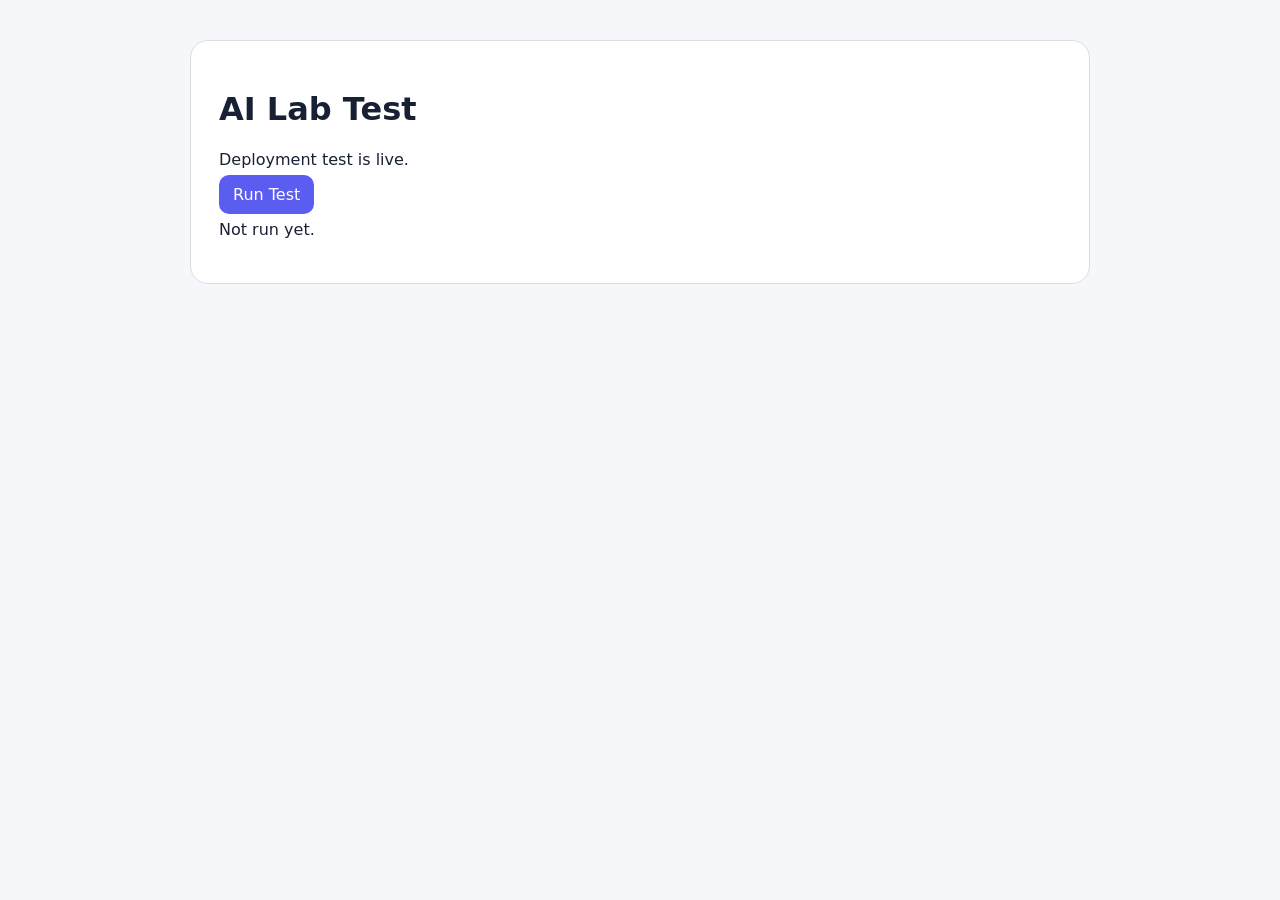
==== ai-lab-test/index.html @ 407a7a8e "Deploy AI Lab Test website" ====
<!doctype html><html lang="en"><head><meta charset="utf-8"><meta name="viewport" content="width=device-width,initial-scale=1"><title>AI Lab Test</title><style>body{font-family:system-ui;margin:0;padding:40px;background:#f5f7fb;color:#182033}main{max-width:900px;margin:auto}.card{padding:28px;border:1px solid #ddd;border-radius:18px;background:#fff}a{padding:10px 14px;border-radius:10px;background:#5b5cf0;color:#fff;text-decoration:none}</style></head><body><main><div class="card"><h1>AI Lab Test</h1><p>Deployment test is live.</p><a href="#test" onclick="document.getElementById('out').textContent='Test passed';return false">Run Test</a><p id="out">Not run yet.</p></div></main></body></html>
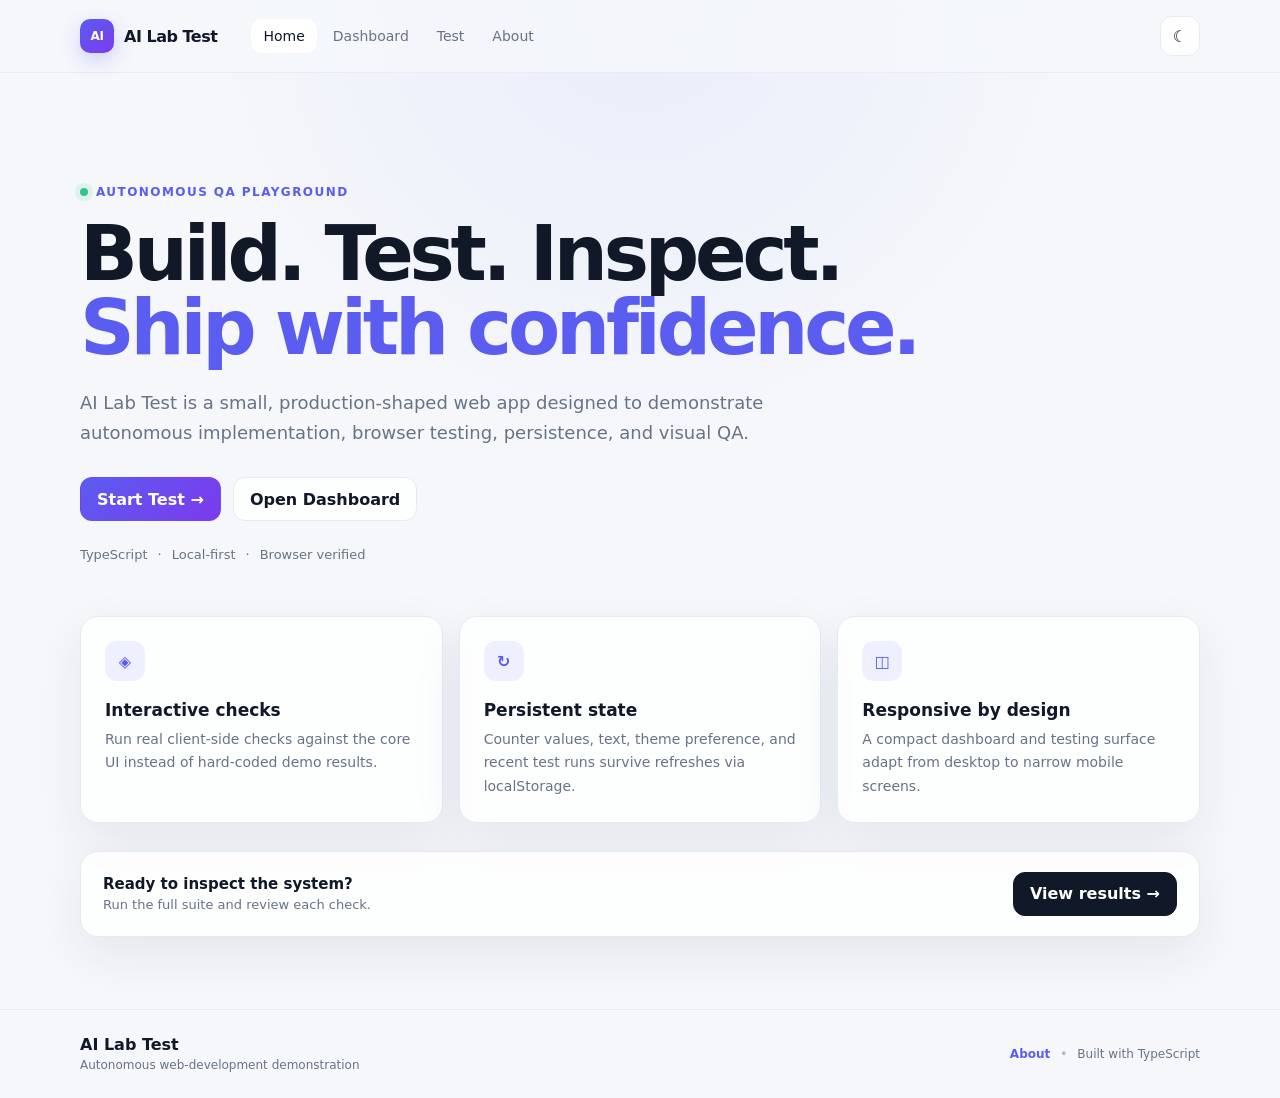
==== commit 4dba0034: "Deploy full AI Lab Test website" ====
--- a/ai-lab-test/index.html
+++ b/ai-lab-test/index.html
@@ -1 +1,357 @@
-<!doctype html><html lang="en"><head><meta charset="utf-8"><meta name="viewport" content="width=device-width,initial-scale=1"><title>AI Lab Test</title><style>body{font-family:system-ui;margin:0;padding:40px;background:#f5f7fb;color:#182033}main{max-width:900px;margin:auto}.card{padding:28px;border:1px solid #ddd;border-radius:18px;background:#fff}a{padding:10px 14px;border-radius:10px;background:#5b5cf0;color:#fff;text-decoration:none}</style></head><body><main><div class="card"><h1>AI Lab Test</h1><p>Deployment test is live.</p><a href="#test" onclick="document.getElementById('out').textContent='Test passed';return false">Run Test</a><p id="out">Not run yet.</p></div></main></body></html>+<!doctype html>
+<html lang="en">
+  <head>
+    <meta charset="UTF-8" />
+    <meta name="viewport" content="width=device-width, initial-scale=1.0" />
+    <meta name="theme-color" content="#111827" />
+    <meta name="description" content="AI Lab Test — autonomous development and QA demonstration." />
+    <title>AI Lab Test</title>
+    <style>
+:root {
+  color-scheme: light;
+  font-family: Inter, ui-sans-serif, system-ui, -apple-system, BlinkMacSystemFont, "Segoe UI", sans-serif;
+  font-synthesis: none;
+  text-rendering: optimizeLegibility;
+  --bg: #f5f7fb;
+  --surface: rgba(255,255,255,.86);
+  --surface-strong: #ffffff;
+  --text: #111827;
+  --muted: #687386;
+  --line: #e5e9f0;
+  --accent: #5b5cf0;
+  --accent-2: #7c3aed;
+  --accent-soft: #eef0ff;
+  --success: #16845b;
+  --success-soft: #eaf8f1;
+  --danger: #c24141;
+  --danger-soft: #fff0f0;
+  --shadow: 0 18px 50px rgba(26, 35, 60, .08);
+}
+:root[data-theme='dark'] {
+  color-scheme: dark;
+  --bg: #0b0e14;
+  --surface: rgba(18,22,31,.88);
+  --surface-strong: #121720;
+  --text: #f1f5f9;
+  --muted: #99a3b4;
+  --line: #242b38;
+  --accent: #8b8cff;
+  --accent-2: #a78bfa;
+  --accent-soft: #20213d;
+  --success: #40c88b;
+  --success-soft: #122a22;
+  --danger: #ff8585;
+  --danger-soft: #34191d;
+  --shadow: 0 18px 60px rgba(0,0,0,.32);
+}
+* { box-sizing: border-box; }
+html { min-width: 320px; scroll-behavior: smooth; }
+body { margin: 0; background: radial-gradient(circle at top, rgba(91,92,240,.07), transparent 28rem), var(--bg); color: var(--text); }
+button, input { font: inherit; }
+a { color: inherit; text-decoration: none; }
+button { cursor: pointer; }
+button:disabled { cursor: wait; opacity: .65; }
+.app-shell { min-height: 100vh; display:flex; flex-direction:column; }
+.container { width: min(1120px, calc(100% - 36px)); margin: 0 auto; }
+.topbar { position: sticky; top:0; z-index:10; backdrop-filter: blur(18px); background: color-mix(in srgb, var(--bg) 84%, transparent); border-bottom:1px solid color-mix(in srgb, var(--line) 82%, transparent); }
+.nav-wrap { height:72px; display:flex; align-items:center; gap:18px; }
+.brand { display:flex; align-items:center; gap:10px; font-weight:800; letter-spacing:-.03em; margin-right:16px; }
+.brand-mark { display:grid; place-items:center; width:34px; height:34px; border-radius:10px; color:white; background:linear-gradient(135deg,var(--accent),var(--accent-2)); box-shadow:0 7px 20px rgba(91,92,240,.25); font-size:12px; }
+.nav-links { display:flex; gap:4px; flex:1; }
+.nav-links a { padding:9px 12px; border-radius:10px; color:var(--muted); font-size:14px; }
+.nav-links a:hover, .nav-links a.active { color:var(--text); background:var(--surface-strong); }
+.icon-button { margin-left:auto; width:40px; height:40px; border:1px solid var(--line); border-radius:12px; background:var(--surface); color:var(--text); }
+.main-content { flex:1; padding:54px 0 72px; }
+.page-stack { display:flex; flex-direction:column; gap:28px; }
+.hero { padding:58px 0 26px; max-width:860px; }
+.eyebrow, .section-label { color:var(--accent); font-size:12px; font-weight:800; text-transform:uppercase; letter-spacing:.12em; }
+.eyebrow { display:flex; align-items:center; gap:8px; margin-bottom:18px; }
+.status-dot { width:8px; height:8px; border-radius:999px; background:#32c48d; box-shadow:0 0 0 5px rgba(50,196,141,.12); }
+h1 { margin:0; font-size:clamp(42px,7vw,76px); line-height:.98; letter-spacing:-.055em; }
+.hero h1 span { color:var(--accent); }
+.hero-copy, .page-header p { color:var(--muted); font-size:18px; line-height:1.65; max-width:720px; margin:22px 0 0; }
+.hero-actions { display:flex; flex-wrap:wrap; gap:12px; margin-top:30px; }
+.button { border:1px solid var(--line); border-radius:12px; min-height:44px; padding:0 16px; font-weight:750; color:var(--text); background:var(--surface-strong); transition:transform .18s ease, box-shadow .18s ease, border-color .18s ease; }
+.button:hover { transform:translateY(-1px); box-shadow:0 10px 28px rgba(20,30,50,.08); }
+.button.primary { color:#fff; border-color:transparent; background:linear-gradient(135deg,var(--accent),var(--accent-2)); }
+.button.ghost { background:var(--surface); }
+.button.dark { background:#111827; color:#fff; border-color:#111827; }
+:root[data-theme='dark'] .button.dark { background:#f6f7fb; color:#111827; border-color:#f6f7fb; }
+.hero-meta { display:flex; flex-wrap:wrap; gap:10px; color:var(--muted); font-size:13px; margin-top:26px; }
+.feature-grid, .stat-grid, .about-grid { display:grid; gap:16px; }
+.feature-grid { grid-template-columns:repeat(3,1fr); }
+.feature-card, .stat-card, .panel, .callout { border:1px solid var(--line); background:var(--surface); box-shadow:var(--shadow); }
+.feature-card { border-radius:18px; padding:24px; }
+.feature-icon { width:40px; height:40px; display:grid; place-items:center; border-radius:12px; background:var(--accent-soft); color:var(--accent); font-weight:800; }
+.feature-card h3 { margin:19px 0 8px; font-size:17px; }
+.feature-card p { margin:0; color:var(--muted); line-height:1.65; font-size:14px; }
+.callout { border-radius:18px; padding:20px 22px; display:flex; align-items:center; justify-content:space-between; gap:18px; }
+.callout strong, .callout span { display:block; }
+.callout strong { font-size:15px; }
+.callout span { color:var(--muted); font-size:13px; margin-top:4px; }
+.page-header { padding:10px 0 8px; }
+.page-header h1 { font-size:clamp(38px,5vw,58px); margin-top:4px; }
+.dashboard-actions { display:flex; justify-content:space-between; align-items:center; gap:14px; }
+.pill, .score-chip { display:inline-flex; align-items:center; gap:8px; padding:8px 11px; border-radius:999px; font-size:12px; font-weight:800; }
+.pill { color:var(--success); background:var(--success-soft); }
+.score-chip.good { color:var(--success); background:var(--success-soft); }
+.score-chip.bad { color:var(--danger); background:var(--danger-soft); }
+.stat-grid { grid-template-columns:repeat(4,1fr); }
+.stat-card { border-radius:16px; padding:19px 20px; }
+.stat-card > span, .stat-card > small { display:block; color:var(--muted); }
+.stat-card > span { font-size:12px; font-weight:700; }
+.stat-card strong { display:block; font-size:28px; letter-spacing:-.03em; margin:12px 0 4px; }
+.stat-card small { font-size:12px; line-height:1.45; }
+.panel { border-radius:18px; padding:24px; }
+.panel.compact { padding-bottom:10px; }
+.panel-heading { display:flex; justify-content:space-between; align-items:flex-start; gap:18px; margin-bottom:18px; }
+.panel-heading h2 { margin:0; font-size:20px; letter-spacing:-.025em; }
+.panel-heading p { margin:5px 0 0; color:var(--muted); font-size:13px; }
+.results-list { display:flex; flex-direction:column; }
+.result-row { display:flex; align-items:center; justify-content:space-between; gap:16px; padding:15px 0; border-top:1px solid var(--line); }
+.result-row:first-child { border-top:0; }
+.result-title { font-size:14px; font-weight:750; }
+.result-detail { margin-top:4px; color:var(--muted); font-size:12px; }
+.result-badge { flex:none; min-width:58px; text-align:center; padding:6px 9px; border-radius:999px; font-size:11px; font-weight:900; }
+.result-badge.pass { color:var(--success); background:var(--success-soft); }
+.result-badge.fail { color:var(--danger); background:var(--danger-soft); }
+.history-list { display:flex; flex-direction:column; }
+.history-row { display:grid; grid-template-columns:1fr auto 70px; gap:12px; padding:12px 0; border-top:1px solid var(--line); color:var(--muted); font-size:12px; }
+.history-row strong { color:var(--text); text-align:right; }
+.text-button { border:0; background:none; color:var(--accent); font-weight:800; padding:0; }
+.small-link { text-align:right; }
+.test-layout { display:grid; grid-template-columns:minmax(0,1.02fr) minmax(360px,.98fr); gap:18px; }
+.test-controls, .test-runner { min-height:100%; }
+.control-section { padding:0 0 26px; margin-bottom:26px; border-bottom:1px solid var(--line); }
+.control-section:last-child { margin:0; padding:0; border:0; }
+.counter-display { font-size:70px; font-weight:850; line-height:1; letter-spacing:-.06em; margin:14px 0 18px; }
+.counter-actions { display:flex; flex-wrap:wrap; gap:9px; }
+.field-label { display:block; margin:14px 0 7px; font-size:13px; font-weight:700; }
+.text-input { width:100%; height:46px; padding:0 13px; border-radius:11px; border:1px solid var(--line); background:var(--surface-strong); color:var(--text); outline:none; }
+.text-input:focus { border-color:var(--accent); box-shadow:0 0 0 4px color-mix(in srgb, var(--accent) 15%, transparent); }
+.input-preview { margin-top:12px; border-radius:11px; padding:13px; background:color-mix(in srgb, var(--surface-strong) 78%, var(--accent-soft)); }
+.input-preview span { display:block; color:var(--muted); font-size:11px; margin-bottom:4px; }
+.input-preview strong { font-size:14px; overflow-wrap:anywhere; }
+.theme-control { display:flex; align-items:center; justify-content:space-between; gap:16px; }
+.theme-control p, .reset-strip p { margin:7px 0 0; color:var(--muted); font-size:13px; }
+.reset-strip { display:flex; align-items:flex-end; justify-content:space-between; gap:12px; }
+.test-status-banner { display:flex; justify-content:space-between; align-items:center; gap:12px; border-radius:12px; padding:12px 14px; background:var(--success-soft); color:var(--success); font-weight:800; font-size:13px; margin-bottom:4px; }
+.about-grid { grid-template-columns:repeat(2,1fr); }
+.prose h2 { font-size:20px; margin:0 0 10px; }
+.prose h2:not(:first-child) { margin-top:26px; }
+.prose p { color:var(--muted); line-height:1.72; font-size:14px; }
+.tech-tags { display:flex; flex-wrap:wrap; gap:8px; }
+.tech-tags span { border:1px solid var(--line); background:var(--surface-strong); padding:8px 10px; border-radius:999px; color:var(--muted); font-size:12px; }
+footer { border-top:1px solid var(--line); }
+.footer-wrap { min-height:88px; display:flex; align-items:center; justify-content:space-between; gap:18px; }
+.footer-wrap > div:first-child span { display:block; color:var(--muted); font-size:12px; margin-top:4px; }
+.footer-wrap > div:last-child { display:flex; align-items:center; gap:10px; color:var(--muted); font-size:12px; }
+.footer-wrap a:hover { color:var(--text); }
+.footer-dot { opacity:.5; }
+@media (max-width: 900px) { .feature-grid, .stat-grid { grid-template-columns:repeat(2,1fr); } .test-layout { grid-template-columns:1fr; } }
+@media (max-width: 700px) {
+  .container { width:min(100% - 24px, 1120px); }
+  .nav-wrap { height:64px; }
+  .nav-links a { padding:8px 8px; font-size:13px; }
+  .brand { margin-right:0; }
+  .brand > span:last-child { display:none; }
+  .hero { padding-top:28px; }
+  h1 { font-size:46px; }
+  .hero-copy, .page-header p { font-size:16px; }
+  .feature-grid, .stat-grid, .about-grid { grid-template-columns:1fr; }
+  .callout, .dashboard-actions, .theme-control, .reset-strip, .footer-wrap { align-items:flex-start; flex-direction:column; }
+  .footer-wrap { padding:18px 0; }
+  .footer-wrap > div:last-child { align-items:flex-start; flex-wrap:wrap; }
+  .panel-heading { flex-direction:column; }
+  .panel-heading .button { width:100%; }
+  .counter-actions .button { flex:1 1 90px; }
+}
+@media (max-width: 460px) {
+  .nav-links { overflow:auto; scrollbar-width:none; }
+  .nav-links::-webkit-scrollbar { display:none; }
+  .nav-links a { white-space:nowrap; }
+  .icon-button { flex:none; }
+  .main-content { padding-top:30px; }
+  .result-row { align-items:flex-start; }
+  .result-detail { max-width:220px; }
+  .history-row { grid-template-columns:1fr auto; }
+  .history-row strong { grid-column:2; grid-row:1; }
+}
+
+</style>
+  </head>
+  <body>
+    <div id="root"></div>
+    <script type="module">
+"use strict";
+const STORAGE = { counter: 'ai-lab-counter', text: 'ai-lab-text', theme: 'ai-lab-theme', runs: 'ai-lab-test-runs' };
+const storage = (() => {
+    const injected = window.__AI_LAB_TEST_STORAGE__;
+    if (injected)
+        return injected;
+    try {
+        const native = window.localStorage;
+        const probe = '__ai_lab_storage_probe__';
+        native.setItem(probe, '1');
+        native.removeItem(probe);
+        return native;
+    }
+    catch {
+        const data = new Map();
+        return {
+            getItem: (key) => data.get(key) ?? null,
+            setItem: (key, value) => { data.set(key, String(value)); },
+            removeItem: (key) => { data.delete(key); },
+            clear: () => data.clear()
+        };
+    }
+})();
+const TESTS = [
+    { id: 'load', name: 'Application loads' },
+    { id: 'increment', name: 'Counter increments' },
+    { id: 'decrement', name: 'Counter decrements' },
+    { id: 'reset', name: 'Counter resets' },
+    { id: 'text', name: 'Text input works' },
+    { id: 'theme', name: 'Theme toggle works' },
+    { id: 'storage', name: 'localStorage persistence' },
+    { id: 'navigation', name: 'Navigation works' }
+];
+const root = document.querySelector('#root');
+let route = routeFromHash();
+let theme = readTheme();
+let counter = readNumber(STORAGE.counter);
+let text = storage.getItem(STORAGE.text) ?? '';
+let results = readRuns()[0]?.results ?? [];
+let runs = readRuns();
+let running = false;
+function readNumber(key) {
+    const value = Number.parseInt(storage.getItem(key) ?? '', 10);
+    return Number.isFinite(value) ? value : 0;
+}
+function readTheme() { return storage.getItem(STORAGE.theme) === 'dark' ? 'dark' : 'light'; }
+function readRuns() { try {
+    const parsed = JSON.parse(storage.getItem(STORAGE.runs) ?? '[]');
+    return Array.isArray(parsed) ? parsed : [];
+}
+catch {
+    return [];
+} }
+function persist() {
+    storage.setItem(STORAGE.counter, String(counter));
+    storage.setItem(STORAGE.text, text);
+    storage.setItem(STORAGE.theme, theme);
+}
+function routeFromHash() { const value = window.location.hash.replace(/^#/, ''); return ['dashboard', 'test', 'about'].includes(value) ? value : 'home'; }
+function navigate(next) { window.location.hash = next === 'home' ? '' : next; }
+function setState(next) { next(); persist(); render(); }
+function formatDate(value) { return new Intl.DateTimeFormat(undefined, { dateStyle: 'medium', timeStyle: 'short' }).format(new Date(value)); }
+function resultRows(list) {
+    if (!list.length)
+        return `<div class="empty-state">No test run yet. Run the suite to populate real results.</div>`;
+    return list.map(result => `<div class="result-row"><div><div class="result-title">${escapeHtml(result.name)}</div><div class="result-detail">${escapeHtml(result.detail)}</div></div><span class="result-badge ${result.status === 'PASS' ? 'pass' : 'fail'}">${result.status}</span></div>`).join('');
+}
+function escapeHtml(value) { return value.replace(/[&<>'"]/g, c => ({ '&': '&amp;', '<': '&lt;', '>': '&gt;', "'": '&#39;', '"': '&quot;' }[c] ?? c)); }
+function stats() { const passed = results.filter(r => r.status === 'PASS').length; const failed = results.filter(r => r.status === 'FAIL').length; return { passed, failed, score: results.length ? Math.round(passed / results.length * 100) : 0 }; }
+function header() {
+    const links = [['home', 'Home'], ['dashboard', 'Dashboard'], ['test', 'Test'], ['about', 'About']];
+    return `<header class="topbar"><div class="container nav-wrap"><a class="brand" href="#" data-route="home"><span class="brand-mark">AI</span><span>AI Lab Test</span></a><nav class="nav-links" aria-label="Primary">${links.map(([value, label]) => `<a href="${value === 'home' ? '#' : '#' + value}" data-route="${value}" class="${route === value ? 'active' : ''}">${label}</a>`).join('')}</nav><button class="icon-button" data-action="theme" aria-label="Switch to ${theme === 'dark' ? 'light' : 'dark'} mode">${theme === 'dark' ? '☀' : '☾'}</button></div></header>`;
+}
+function footer() { return `<footer><div class="container footer-wrap"><div><strong>AI Lab Test</strong><span>Autonomous web-development demonstration</span></div><div><button class="text-button" data-route="about">About</button><span class="footer-dot">•</span><a href="https://vite.dev" target="_blank" rel="noreferrer">Built with TypeScript</a></div></div></footer>`; }
+function pageHeader(eyebrow, title, subtitle) { return `<div class="page-header"><div class="eyebrow">${eyebrow}</div><h1>${title}</h1><p>${subtitle}</p></div>`; }
+function home() { return `<section class="container page-stack"><div class="hero"><div class="eyebrow"><span class="status-dot"></span> Autonomous QA playground</div><h1>Build. Test. Inspect.<br><span>Ship with confidence.</span></h1><p class="hero-copy">AI Lab Test is a small, production-shaped web app designed to demonstrate autonomous implementation, browser testing, persistence, and visual QA.</p><div class="hero-actions"><button class="button primary" data-route="test">Start Test <span>→</span></button><button class="button ghost" data-route="dashboard">Open Dashboard</button></div><div class="hero-meta"><span>TypeScript</span><span>·</span><span>Local-first</span><span>·</span><span>Browser verified</span></div></div><div class="feature-grid"><article class="feature-card"><div class="feature-icon">◈</div><h3>Interactive checks</h3><p>Run real client-side checks against the core UI instead of hard-coded demo results.</p></article><article class="feature-card"><div class="feature-icon">↻</div><h3>Persistent state</h3><p>Counter values, text, theme preference, and recent test runs survive refreshes via localStorage.</p></article><article class="feature-card"><div class="feature-icon">◫</div><h3>Responsive by design</h3><p>A compact dashboard and testing surface adapt from desktop to narrow mobile screens.</p></article></div><div class="callout"><div><strong>Ready to inspect the system?</strong><span>Run the full suite and review each check.</span></div><button class="button dark" data-route="dashboard">View results →</button></div></section>`; }
+function dashboard() { const s = stats(); const lastRun = runs[0]; return `<section class="container page-stack">${pageHeader('System overview', 'Dashboard', 'A live snapshot of the latest client-side test run.')}<div class="dashboard-actions"><div><span class="pill"><span class="status-dot"></span> ${s.failed === 0 && results.length ? 'Healthy' : results.length ? 'Needs attention' : 'Not run'}</span></div><button class="button primary" data-action="run-all" ${running ? 'disabled' : ''}>${running ? 'Running…' : 'Run All Tests'}</button></div><div class="stat-grid"><div class="stat-card"><span>Current score</span><strong>${results.length ? `${s.score}%` : '—'}</strong><small>${results.length ? (s.failed === 0 ? 'All checks passed' : `${s.failed} failed`) : 'Run the suite to measure'}</small></div><div class="stat-card"><span>Completed tests</span><strong>${results.length ? s.passed : '—'}</strong><small>Passing checks in latest run</small></div><div class="stat-card"><span>Failed tests</span><strong>${results.length ? s.failed : '—'}</strong><small>${results.length ? (s.failed ? 'Review test details' : 'No failures recorded') : 'No failures recorded'}</small></div><div class="stat-card"><span>Last test time</span><strong class="stat-date">${lastRun ? formatDate(lastRun.timestamp) : '—'}</strong><small>${lastRun ? 'Most recent run' : 'Run the suite to populate'}</small></div></div><div class="panel"><div class="panel-heading"><div><h2>Latest results</h2><p>Each result comes from the browser test runner.</p></div><span class="score-chip ${results.length && s.failed === 0 ? 'good' : results.length ? 'bad' : ''}">${results.length ? (s.failed === 0 ? 'All tests passed' : 'Some tests failed') : 'Not run'}</span></div><div class="results-list">${resultRows(results)}</div></div>${runs.length ? `<div class="panel compact"><div class="panel-heading"><div><h2>Run history</h2><p>Up to the last 10 executions are kept locally.</p></div></div><div class="history-list">${runs.map(run => `<div class="history-row"><span>${formatDate(run.timestamp)}</span><span>${run.passed}/${run.passed + run.failed} passed</span><strong>${run.score}%</strong></div>`).join('')}</div></div>` : ''}<div class="small-link"><button class="text-button" data-route="test">Open interactive test surface →</button></div></section>`; }
+function testPage() { const allPassed = results.length === TESTS.length && results.every(r => r.status === 'PASS'); const passed = results.filter(r => r.status === 'PASS').length; return `<section class="container page-stack">${pageHeader('Interactive lab', 'Test surface', 'Change state, refresh the browser, and run the checks against the live interface.')}<div class="test-layout"><div class="panel test-controls"><div class="control-section"><div class="section-label">01 · Counter</div><div class="counter-display" data-testid="counter-value">${counter}</div><div class="counter-actions"><button class="button ghost" data-action="dec">−</button><button class="button primary" data-action="inc">+1</button><button class="button ghost" data-action="reset">Reset</button></div></div><div class="control-section"><div class="section-label">02 · Text input</div><label class="field-label" for="text-input">Write something</label><input id="text-input" data-testid="text-input" class="text-input" value="${escapeHtml(text)}" placeholder="Type here…" /><div class="input-preview"><span>Live value</span><strong>${escapeHtml(text || 'Nothing entered yet')}</strong></div></div><div class="control-section theme-control"><div><div class="section-label">03 · Theme control</div><p>Current theme: <strong>${theme}</strong></p></div><button class="button ghost" data-action="theme">Switch to ${theme === 'dark' ? 'light' : 'dark'}</button></div><div class="control-section reset-strip"><div><div class="section-label">State reset</div><p>Clear the demo values stored in this browser.</p></div><button class="text-button" data-action="reset">Reset state</button></div></div><div class="panel test-runner"><div class="panel-heading"><div><div class="section-label">04 · Automated checks</div><h2>Run the suite</h2><p>Client-side checks execute against the current application.</p></div><button class="button primary" data-action="run" ${running ? 'disabled' : ''}>${running ? 'Running…' : 'Run Test'}</button></div><div class="test-status-banner ${results.length && !allPassed ? 'warn' : ''}">${results.length ? (allPassed ? 'All tests passed' : 'Some tests failed') : 'Tests not run yet'}<span>${results.length ? `${passed}/${TESTS.length}` : '—'}</span></div><div class="results-list">${resultRows(results)}</div></div></div></section>`; }
+function about() { return `<section class="container page-stack">${pageHeader('Project notes', 'About', 'A deliberately small application built like a real product, with the QA loop included.')}<div class="about-grid"><div class="panel prose"><h2>What this site is</h2><p>AI Lab Test is an autonomous development test project. The goal is not complex business logic; it is to demonstrate a complete build → run → inspect → test → fix workflow.</p><h2>Technology</h2><div class="tech-tags"><span>TypeScript</span><span>HTML</span><span>CSS</span><span>localStorage</span><span>Chromium + Playwright</span></div></div><div class="panel prose"><h2>Why it exists</h2><p>The app intentionally keeps its architecture simple: local state, hash-based navigation, browser persistence, and a small in-app test runner. That makes its behavior easy to inspect and reproduce.</p><h2>Deployment</h2><p>The project is a static build and can be hosted on any static web host. Firebase Hosting configuration is included for straightforward deployment when Firebase CLI credentials are available.</p></div></div></section>`; }
+function rehydrate() {
+    counter = readNumber(STORAGE.counter);
+    text = storage.getItem(STORAGE.text) ?? '';
+    theme = readTheme();
+    runs = readRuns();
+    results = runs[0]?.results ?? [];
+    route = routeFromHash();
+    render();
+}
+function render() {
+    document.documentElement.dataset.theme = theme;
+    document.body.className = theme;
+    const content = route === 'home' ? home() : route === 'dashboard' ? dashboard() : route === 'test' ? testPage() : about();
+    root.innerHTML = header() + `<main class="main-content">${content}</main>` + footer();
+    bind();
+}
+function bind() {
+    root.querySelectorAll('[data-route]').forEach(el => el.addEventListener('click', e => { if (el.tagName === 'A')
+        return; e.preventDefault(); navigate(el.dataset.route ?? 'home'); }));
+    root.querySelectorAll('a[data-route]').forEach(a => a.addEventListener('click', () => { route = routeFromHash(); }));
+    root.querySelectorAll('[data-action="theme"]').forEach(el => el.addEventListener('click', () => setState(() => { theme = theme === 'dark' ? 'light' : 'dark'; })));
+    root.querySelectorAll('[data-action="inc"]').forEach(el => el.addEventListener('click', () => setState(() => counter++)));
+    root.querySelectorAll('[data-action="dec"]').forEach(el => el.addEventListener('click', () => setState(() => counter--)));
+    root.querySelectorAll('[data-action="reset"]').forEach(el => el.addEventListener('click', () => setState(() => { counter = 0; text = ''; })));
+    const input = root.querySelector('[data-testid="text-input"]');
+    input?.addEventListener('input', () => { text = input.value; storage.setItem(STORAGE.text, text); const preview = root.querySelector('.input-preview strong'); if (preview)
+        preview.textContent = text || 'Nothing entered yet'; });
+    root.querySelectorAll('[data-action="run"], [data-action="run-all"]').forEach(el => el.addEventListener('click', runTests));
+}
+async function runTests() {
+    if (running)
+        return;
+    running = true;
+    render();
+    await new Promise(resolve => setTimeout(resolve, 140));
+    const startedCounter = counter;
+    const startedText = text;
+    const startedTheme = theme;
+    const checks = [];
+    const check = (id, name, ok, detail) => checks.push({ id, name, status: ok ? 'PASS' : 'FAIL', detail });
+    check('load', 'Application loads', !!document.getElementById('root')?.childElementCount, 'Root and current page are mounted in the browser.');
+    const incBefore = counter;
+    counter = incBefore + 1;
+    check('increment', 'Counter increments', counter === incBefore + 1, `Expected ${incBefore + 1}, got ${counter}.`);
+    counter = incBefore - 1;
+    check('decrement', 'Counter decrements', counter === incBefore - 1, `Expected ${incBefore - 1}, got ${counter}.`);
+    counter = 0;
+    check('reset', 'Counter resets', counter === 0, 'Counter returned to 0.');
+    const input = root.querySelector('[data-testid="text-input"]');
+    const testText = 'AI Lab Test';
+    let textChanged = false;
+    if (input) {
+        input.value = testText;
+        input.dispatchEvent(new Event('input', { bubbles: true }));
+        textChanged = text === testText && storage.getItem(STORAGE.text) === testText;
+    }
+    check('text', 'Text input works', textChanged, 'Input value updated application state and preview.');
+    text = startedText;
+    theme = startedTheme === 'dark' ? 'light' : 'dark';
+    persist();
+    check('theme', 'Theme toggle works', theme !== startedTheme && storage.getItem(STORAGE.theme) === theme, `Theme switched ${startedTheme} → ${theme}.`);
+    theme = startedTheme;
+    const storageCounter = 27;
+    const storageText = 'persist-check';
+    storage.setItem(STORAGE.counter, String(storageCounter));
+    storage.setItem(STORAGE.text, storageText);
+    const storageOk = readNumber(STORAGE.counter) === storageCounter && storage.getItem(STORAGE.text) === storageText;
+    check('storage', 'localStorage persistence', storageOk, 'Counter and text survived a storage round-trip.');
+    counter = startedCounter;
+    text = startedText;
+    persist();
+    const routeLinks = Array.from(root.querySelectorAll('a[data-route]')).map(a => a.dataset.route);
+    const navigationOk = ['home', 'dashboard', 'test', 'about'].every(v => routeLinks.includes(v));
+    check('navigation', 'Navigation works', navigationOk, 'All primary hash routes are registered.');
+    const passed = checks.filter(c => c.status === 'PASS').length;
+    const failed = checks.length - passed;
+    const runId = typeof crypto.randomUUID === 'function' ? crypto.randomUUID() : `${Date.now()}-${Math.random().toString(36).slice(2)}`;
+    const record = { id: runId, timestamp: new Date().toISOString(), passed, failed, score: Math.round(passed / checks.length * 100), results: checks };
+    runs = [record, ...runs].slice(0, 10);
+    storage.setItem(STORAGE.runs, JSON.stringify(runs));
+    results = checks;
+    running = false;
+    render();
+}
+window.__AI_LAB_REHYDRATE__ = rehydrate;
+window.addEventListener('hashchange', () => { route = routeFromHash(); render(); });
+window.addEventListener('storage', () => { counter = readNumber(STORAGE.counter); text = storage.getItem(STORAGE.text) ?? ''; theme = readTheme(); runs = readRuns(); results = runs[0]?.results ?? []; render(); });
+persist();
+render();
+//# sourceMappingURL=main.js.map
+</script>
+  </body>
+</html>
